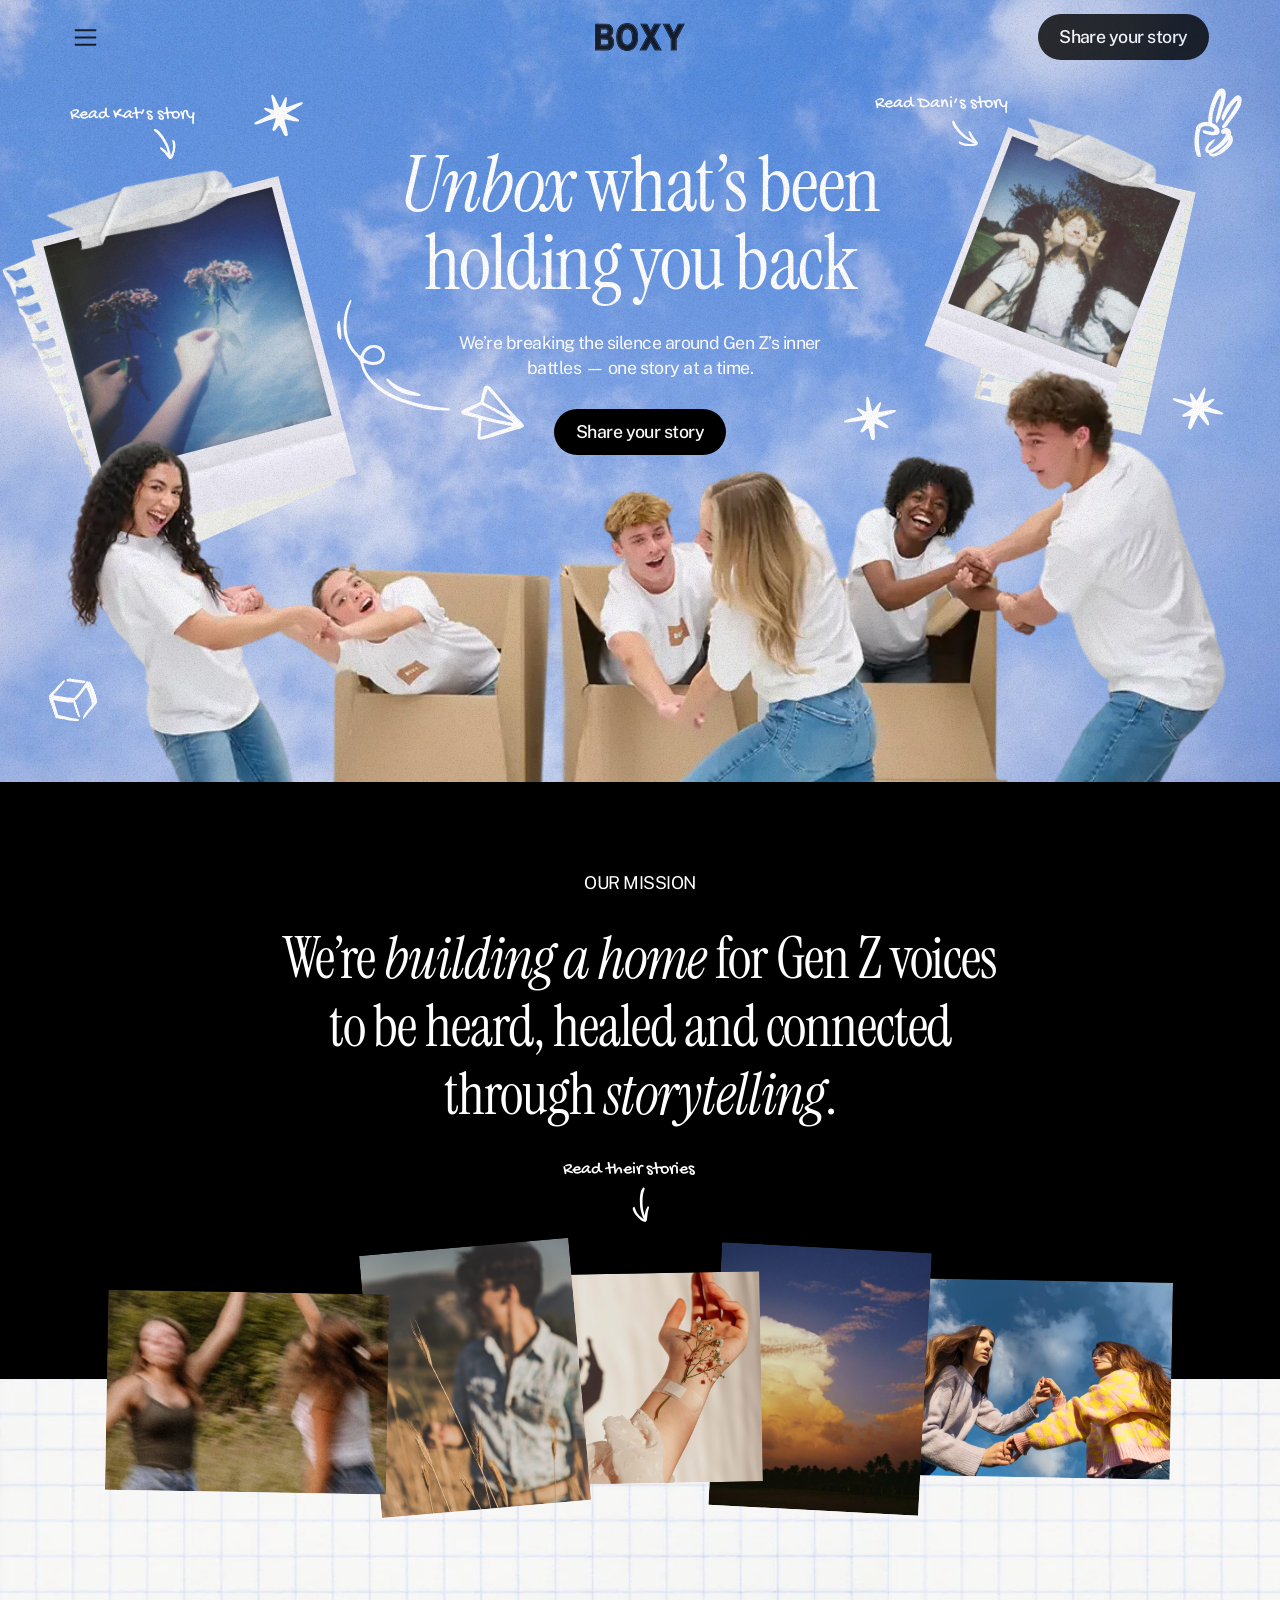
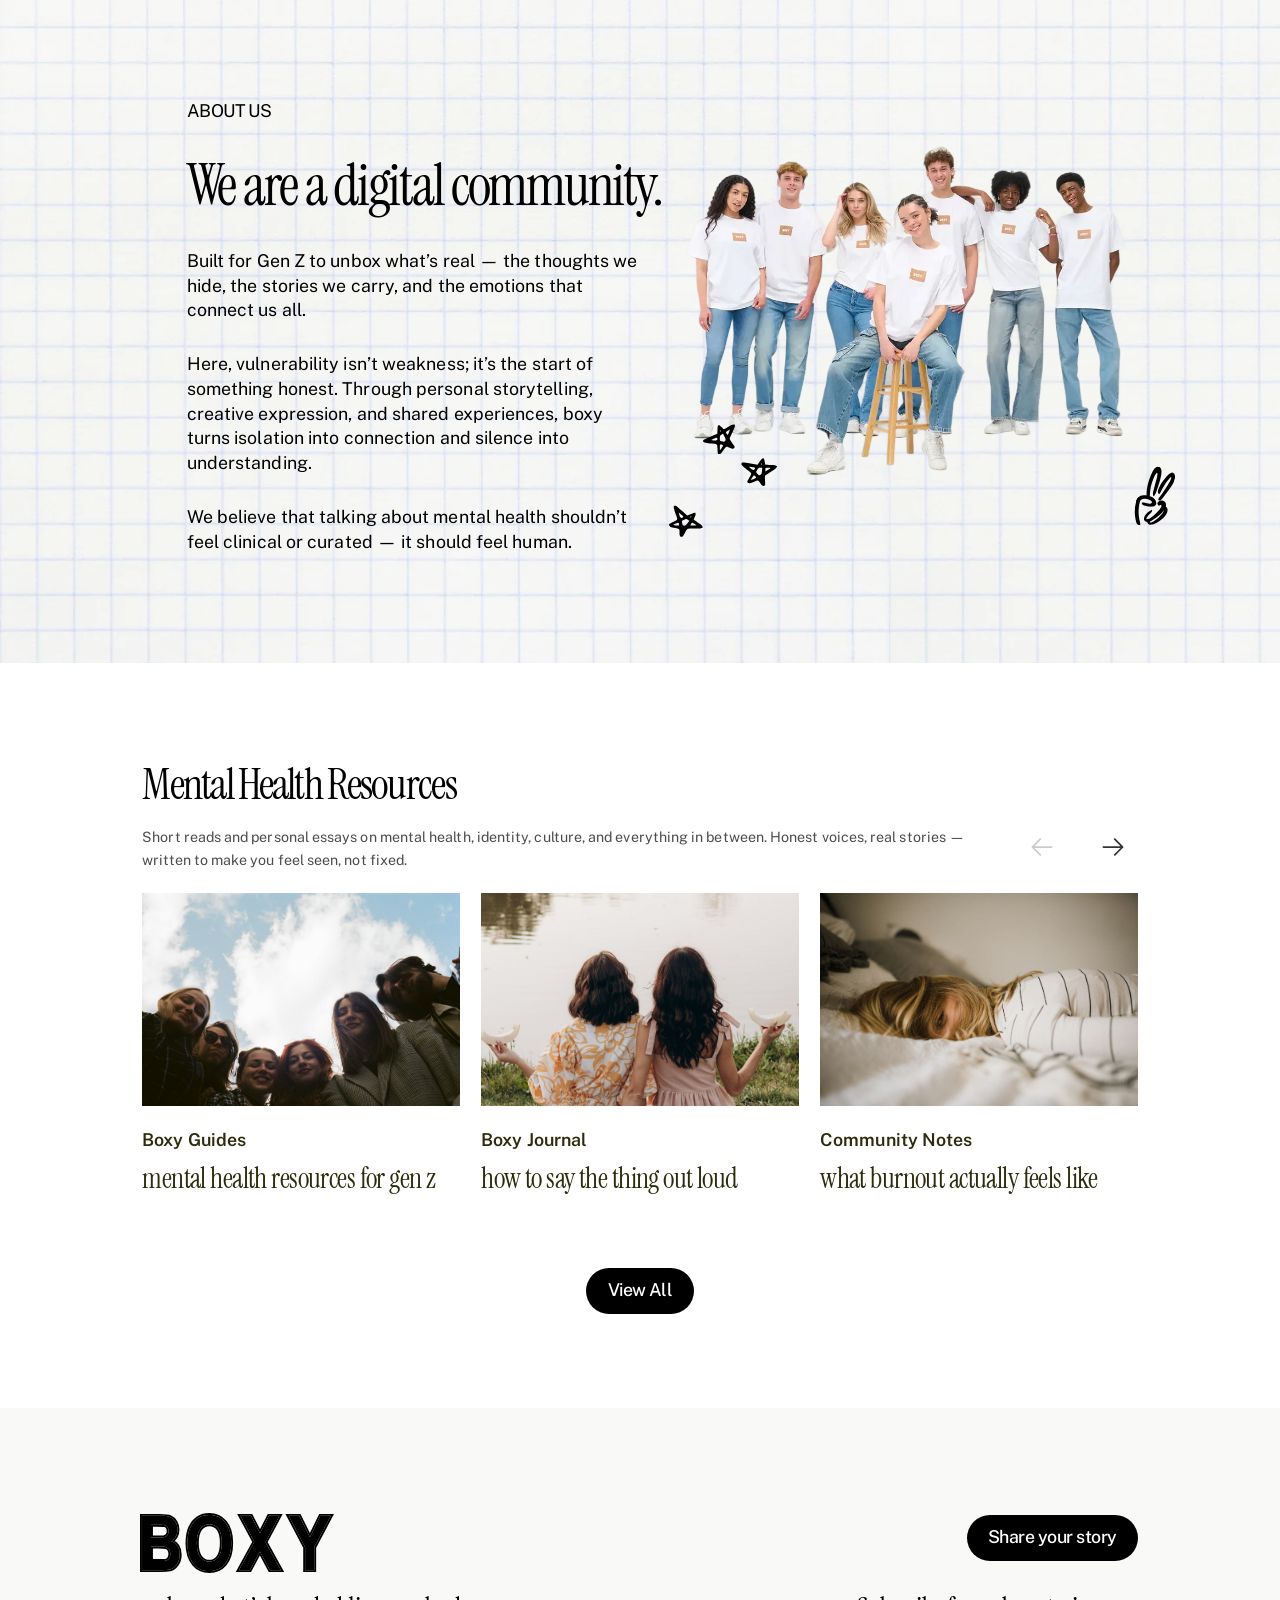
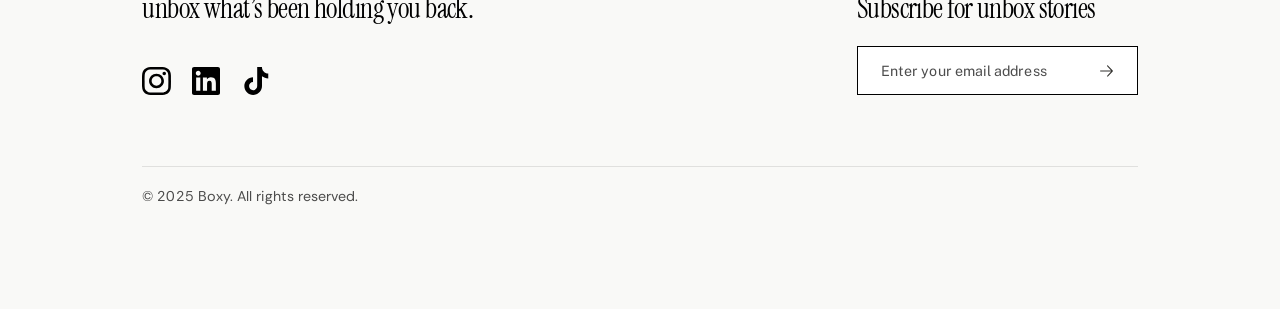
==== index.html @ 083a6b5c "Add BOXY interactive site: home, share-your-story typewriter, resource articles Static HTML/CSS/JS b" ====
<!doctype html>
<html lang="en">
<head>
<meta charset="utf-8">
<meta name="viewport" content="width=device-width, initial-scale=1">
<title>BOXY — Unbox what’s been holding you back</title>
<meta name="description" content="Boxy is a home for Gen Z voices to be heard, healed and connected through storytelling.">
<link rel="preconnect" href="https://fonts.googleapis.com">
<link rel="preconnect" href="https://fonts.gstatic.com" crossorigin>
<link href="https://fonts.googleapis.com/css2?family=Gochi+Hand&family=Instrument+Serif:ital@0;1&family=Public+Sans:wght@400;500;600&family=Rethink+Sans&display=swap" rel="stylesheet">
<link rel="stylesheet" href="css/style.css?v=2">
<script>document.documentElement.classList.add('js')</script>
</head>
<body>
<div class="page">

  <section class="hero-home">
    <header class="nav">
      <div><button class="nav-menu" type="button" aria-controls="menu"><img src="assets/icon-list.svg" alt=""></button></div>
      <a class="nav-logo" href="index.html" aria-label="Boxy — home"><img src="assets/home-logo.svg" alt=""></a>
      <div><a class="btn" href="share.html#write">Share your story</a></div>
    </header>

    <!-- scribbles + polaroids (coordinates straight from the Figma frame) -->
    <img class="abs par bob" style="left:379px;top:337px;transform:scaleY(-1);--d:22" src="assets/home-plane.svg" alt="">

    <div class="rb par" style="left:280px;top:99px;width:67.957px;height:60.981px;--d:30"><img class="wig" style="transform:rotate(-11.77deg) scaleY(-1)" src="assets/home-spark-1.svg" alt=""></div>
    <img class="note par" style="left:189.71px;top:426.53px;width:284.636px;height:415.239px;--r:-22.83deg;--d:-8;--i:0" src="assets/note-paper.webp" alt="">
    <a class="pol par" href="share.html#kat" aria-label="Read Kat’s story" style="--x:218.7px;--y:401.5px;--w:287.283px;--r:-14.62deg;--d:-16;--i:1">
      <span class="pol-base"><img src="assets/polaroid-base.jpg" alt=""></span>
      <span class="pol-photo"><img src="assets/photo-flowers.jpg" alt="A hand holding flowers up to a blue sky"></span>
      <img class="pol-tape" src="assets/tape.webp" alt="">
    </a>
    <p class="tag hand par" style="left:149px;top:116px;--d:-22">Read Kat’s story</p>
    <div class="rb par" style="left:165.69px;top:144px;width:36.007px;height:35.828px;--d:-22"><img class="bob" style="transform:rotate(104.05deg)" src="assets/arrow-scribble.svg" alt=""></div>
    <button class="abs par cube" type="button" aria-label="Spin the box" style="left:50px;top:755.79px;width:64.142px;height:62.464px;--d:36">
      <span class="rb" style="left:6px;top:20.56px;width:28.061px;height:22.311px"><img style="transform:rotate(-19.14deg)" src="assets/cube-1.svg" alt=""></span>
      <span class="rb" style="left:45.12px;top:12.92px;width:13.088px;height:25.951px"><img style="transform:rotate(-19.14deg)" src="assets/cube-2.svg" alt=""></span>
      <span class="rb" style="left:4.19px;top:20.74px;width:34.995px;height:41.722px"><img style="transform:rotate(-19.14deg)" src="assets/cube-3.svg" alt=""></span>
      <span class="rb" style="left:31.17px;top:31.1px;width:10.668px;height:21.626px"><img style="transform:rotate(-19.14deg)" src="assets/cube-4.svg" alt=""></span>
      <span class="rb" style="left:30.98px;top:9.89px;width:33.138px;height:42.953px"><img style="transform:rotate(-19.14deg)" src="assets/cube-5.svg" alt=""></span>
      <span class="rb" style="left:23.66px;top:2.01px;width:22.335px;height:16.652px"><img style="transform:rotate(-19.14deg)" src="assets/cube-6.svg" alt=""></span>
      <span class="rb" style="left:.78px;top:1.08px;width:53.432px;height:40.489px"><img style="transform:rotate(-19.14deg)" src="assets/cube-7.svg" alt=""></span>
    </button>

    <img class="abs par wig" style="left:950px;top:445px;transform:scaleY(-1);--d:26;--i:2" src="assets/home-spark-1.svg" alt="">
    <img class="note par" style="left:1219.52px;top:332.47px;width:216.315px;height:315.592px;--r:12.76deg;--d:8;--i:2" src="assets/note-paper.webp" alt="">
    <a class="pol par" href="share.html#dani" aria-label="Read Dani’s story" style="--x:1189.64px;--y:305.2px;--w:218.328px;--r:20.97deg;--d:16;--i:3">
      <span class="pol-base"><img src="assets/polaroid-base.jpg" alt=""></span>
      <span class="pol-photo"><img src="assets/photo-friends.jpg" alt="Two friends kissing a third on the cheeks"></span>
      <img class="pol-tape" src="assets/tape.webp" alt="">
    </a>
    <p class="tag hand par" style="left:1059px;top:104px;--d:22">Read Dani’s story</p>
    <img class="abs par bob" style="left:1071.26px;top:135.05px;transform:scaleY(-1);--d:22;--i:1" src="assets/arrow-scribble.svg" alt="">
    <div class="rb par" style="left:1339px;top:95px;width:59.618px;height:88.386px;--d:34"><img class="wig" style="transform:rotate(10.9deg);--i:3" src="assets/peace.svg" alt=""></div>
    <div class="rb par" style="left:1309px;top:423px;width:75.698px;height:72.075px;--d:40"><img class="wig" style="transform:rotate(28.46deg) scaleY(-1);--i:1" src="assets/home-spark-1.svg" alt=""></div>

    <div class="hero-copy">
      <h1><em>Unbox </em>what’s been<br>holding you back</h1>
      <p>We’re breaking the silence around Gen Z’s inner battles — one story at a time.</p>
      <a class="btn" href="share.html#write">Share your story</a>
    </div>

    <div class="people par" style="--d:-6"><img src="assets/people.webp" alt="Six friends in white tees climbing out of cardboard boxes, pulling each other up"></div>
    <div class="grain"></div>
  </section>

  <nav class="menu" id="menu" aria-label="Main">
    <a href="index.html">Home</a>
    <a href="share.html#write">Share your story</a>
    <a href="share.html">Read stories</a>
    <a href="#about">About us</a>
    <a href="#resources">Resources</a>
    <small>unbox what’s been holding you back.</small>
  </nav>

  <main>
    <section class="mission" id="mission">
      <p class="eyebrow rv">OUR MISSION</p>
      <h2 data-words><span>We’re <em>building a home</em> for Gen Z voices<br>to be heard, healed and connected<br>through <em>storytelling</em>.</span></h2>
      <p class="tag hand">Read their stories</p>
      <div class="rb tag-arrow"><img style="transform:rotate(44.05deg) scaleY(-1)" src="assets/arrow-scribble.svg" alt=""></div>
    </section>

    <section class="about" id="about">
      <div class="strip">
        <a href="share.html" style="--x:1161.91px;--y:.28px;--w:312px;--h:222px;--r:1deg"><img src="assets/strip-5.jpg" alt="Two friends holding hands under a blue sky"><span class="strip-over"><b>Maya &amp; Jo’s story</b>“We stopped pretending we were fine — and started holding on to each other.”<span>Read More</span></span></a>
        <a href="share.html" style="--x:922.96px;--y:.54px;--w:236px;--h:296px;--r:3deg"><img src="assets/strip-4.jpg" alt="Storm clouds lit orange at sunset"><span class="strip-over"><b>Leo’s story</b>“Some days are heavy weather. I’m learning they pass.”<span>Read More</span></span></a>
        <a href="share.html#kat" style="--x:737.91px;--y:-.51px;--w:236px;--h:236px;--r:-1deg"><img src="assets/strip-3.jpg" alt="A hand with a plaster holding dried flowers"><span class="strip-over"><b>Kat’s story</b>“Healing looked small at first. Then it didn’t.”<span>Read More</span></span></a>
        <a href="share.html" style="--x:534.32px;--y:-.28px;--w:236px;--h:296px;--r:-5deg"><img src="assets/strip-2.jpg" alt="A young man standing in a wheat field"><span class="strip-over"><b>Brandon’s story</b>“I didn’t have the words until I read someone else’s.”<span>Read More</span></span></a>
        <a href="share.html#dani" style="--x:277.91px;--y:14.67px;--w:315.827px;--h:224.723px;--r:1deg"><img src="assets/strip-1.jpg" alt="Two friends dancing in a field"><span class="strip-over"><b>Dani’s story</b>“Turns out joy comes back. It just takes the long way.”<span>Read More</span></span></a>
      </div>

      <div class="about-copy">
        <p class="eyebrow rv">ABOUT US</p>
        <h2 class="rv">We are a digital community.</h2>
        <p class="rv">Built for Gen Z to unbox what’s real — the thoughts we hide, the stories we carry, and the emotions that connect us all.</p>
        <p class="rv">Here, vulnerability isn’t weakness; it’s the start of something honest. Through personal storytelling, creative expression, and shared experiences, boxy turns isolation into connection and silence into understanding.</p>
        <p class="rv">We believe that talking about mental health shouldn’t feel clinical or curated — it should feel human.</p>
      </div>
      <div class="about-art rv">
        <div class="about-photo"><img src="assets/group.webp" alt="The Boxy community: seven friends in matching white tees"></div>
        <div class="rb" style="left:502.59px;top:410.17px;width:50.735px;height:75.218px"><img class="wig" style="transform:rotate(10.9deg) scale(.851);filter:invert(1)" src="assets/peace.svg" alt=""></div>
        <div class="rb" style="left:20.65px;top:366px;width:36px;height:34px"><img class="wig" style="transform:scaleY(-1);--i:1" src="assets/about-star-1.svg" alt=""></div>
        <div class="rb" style="left:56.2px;top:393.6px;width:48.2px;height:47.7px"><img class="wig" style="transform:rotate(-147.31deg) scaleX(-1);--i:2" src="assets/about-star-2.svg" alt=""></div>
        <div class="rb" style="left:-25px;top:449.6px;width:45.6px;height:46.4px"><img class="wig" style="transform:rotate(-114.62deg) scaleX(-1);--i:3" src="assets/about-star-3.svg" alt=""></div>
      </div>
    </section>

    <section class="resources" id="resources">
      <div class="res-inner">
        <div class="res-head">
          <div>
            <h2 class="rv">Mental Health Resources</h2>
            <p class="rv">Short reads and personal essays on mental health, identity, culture, and everything in between. Honest voices, real stories — written to make you feel seen, not fixed.</p>
          </div>
          <div class="res-arrows">
            <button class="prev" type="button" aria-label="Previous resources"><img src="assets/arrow-left.svg" alt=""></button>
            <button class="next" type="button" aria-label="More resources"><img src="assets/arrow-right.svg" alt=""></button>
          </div>
        </div>
        <div class="res-track"></div><!-- cards come from js/articles.js -->
      </div>
      <button class="btn" id="viewAll" type="button">View All</button>
    </section>
  </main>

  <footer class="footer">
    <div class="footer-top">
      <div class="footer-brand">
        <div class="footer-id">
          <div class="footer-logo"><img src="assets/logo-footer.svg" alt="Boxy"></div>
          <p class="serif-32">unbox what’s been holding you back.</p>
        </div>
        <div class="socials">
          <a href="#" aria-label="Instagram"><img src="assets/social-ig.svg" alt=""></a>
          <a href="#" aria-label="LinkedIn"><img src="assets/social-in.svg" alt=""></a>
          <a href="#" aria-label="TikTok"><img src="assets/social-tt.svg" alt=""></a>
        </div>
      </div>
      <div class="footer-side">
        <a class="btn" href="share.html#write">Share your story</a>
        <form class="subscribe" novalidate>
          <label class="serif-32" for="sub">Subscribe for unbox stories</label>
          <div class="subscribe-field">
            <input id="sub" type="email" placeholder="Enter your email address" autocomplete="email" required>
            <button type="submit" aria-label="Subscribe"><img src="assets/arrow-right-sm.svg" alt=""></button>
            <span class="subscribe-ok" role="status">You’re in — talk soon.</span>
          </div>
        </form>
      </div>
    </div>
    <div class="footer-bottom"><hr><p>© 2025 Boxy. All rights reserved.</p></div>
  </footer>
</div>
<script src="js/articles.js?v=2"></script>
<script src="js/main.js?v=2"></script>
</body>
</html>
---- css/style.css ----
/* BOXY — built on a fixed 1440px design canvas; main.js scales .page with `zoom` to fit the viewport. */
:root { --s: 1; --ink: #2c2c2c; --paper: #f9f9f7; --spring: cubic-bezier(.34, 1.56, .64, 1); --smooth: cubic-bezier(.65, 0, .35, 1); }
*, *::before, *::after { box-sizing: border-box; }
* { margin: 0; }
html { background: var(--paper); overflow-x: hidden; overflow-y: scroll; scroll-behavior: smooth; }
html.menu-open { overflow-y: hidden; }
body { font-family: 'Public Sans', system-ui, sans-serif; color: #000; -webkit-font-smoothing: antialiased; }
img { display: block; max-width: none; }
[hidden] { display: none !important; }
button { font: inherit; color: inherit; background: none; border: 0; padding: 0; cursor: pointer; }
a { color: inherit; text-decoration: none; }
em { font-style: italic; }
:focus-visible { outline: 2px solid #e8797a; outline-offset: 3px; }

.page { width: 1440px; margin: 0 auto; zoom: var(--s); overflow: clip; animation: page-in .6s ease-out both; }
@keyframes page-in { from { opacity: 0; } }

.serif { font-family: 'Instrument Serif', serif; font-weight: 400; }
.hand { font-family: 'Gochi Hand', cursive; line-height: 1.4; }

/* box that centres one rotated child — mirrors how Figma exports rotated layers */
.rb { position: absolute; display: flex; align-items: center; justify-content: center; pointer-events: none; }
.rb > * { flex: none; }

/* ───── buttons ───── */
.btn, .pill {
  position: relative; display: inline-flex; align-items: center; justify-content: center;
  padding: 12px 24px; border-radius: 999px; background: #000; color: #fff;
  font-weight: 500; font-size: 20px; line-height: 1.4; letter-spacing: -.6px; white-space: nowrap;
  transition: transform .35s var(--spring), background .3s, color .3s, border-color .4s, box-shadow .4s, opacity .3s;
}
.btn:hover, .pill:hover { transform: translateY(-2px) scale(1.04); }
.btn:active, .pill:active { transform: scale(.95); transition-duration: .08s; }
.pill { padding: 14.007px 28.014px; font-size: 23.345px; letter-spacing: -.7004px; }
.pill:disabled { opacity: .5; cursor: not-allowed; transform: none; }
/* label rolls up on hover; main.js wraps the text */
.roll { display: block; position: relative; overflow: hidden; }
.roll i { display: block; font-style: normal; transition: transform .4s var(--smooth); }
.roll::after { content: attr(data-t); position: absolute; left: 0; top: 100%; transition: transform .4s var(--smooth); }
:is(.btn, .pill):not(:disabled):hover .roll i, :is(.btn, .pill):not(:disabled):hover .roll::after { transform: translateY(-100%); }

/* ───── nav ───── */
.nav { position: relative; z-index: 60; display: flex; align-items: center; justify-content: space-between; height: 84px; padding: 16px 80px; background: var(--paper); transition: background .3s; }
.nav > :first-child, .nav > :last-child { flex: 1; display: flex; }
.nav > :last-child { justify-content: flex-end; }
.nav-menu { width: 32px; height: 32px; }
.nav-menu img { transition: transform .5s var(--spring), filter .3s; }
.nav-menu:hover img { transform: scaleX(1.2); }
.nav-logo { position: relative; flex: none; width: 98.23px; height: 29.609px; }
.nav-logo img { position: absolute; left: -1px; top: -1px; transition: filter .3s, transform .5s var(--spring); }
.nav-logo:hover img { transform: rotate(-3deg) scale(1.06); }
.menu-open .nav { background: transparent; }
.menu-open .nav-menu img { transform: rotate(90deg); filter: invert(1); }
.menu-open .nav-logo img { filter: invert(1); }
.menu-open .nav .btn { background: #fff; color: #000; }

.menu {
  position: fixed; inset: 0; z-index: 50; background: #000; color: #fff;
  display: flex; flex-direction: column; justify-content: center; gap: 4px; padding: 84px 160px 0;
  clip-path: circle(0 at 96px 42px); visibility: hidden;
  transition: clip-path .7s cubic-bezier(.76, 0, .24, 1), visibility 0s .7s;
}
.menu-open .menu { clip-path: circle(150% at 96px 42px); visibility: visible; transition-delay: 0s; }
.menu a { font-family: 'Instrument Serif', serif; font-size: 88px; line-height: 1.1; letter-spacing: -1.76px; width: max-content; opacity: 0; transform: translateY(40px); transition: opacity .5s, transform .6s var(--smooth), font-style 0s; }
.menu-open .menu a { opacity: 1; transform: none; transition-delay: calc(.15s + var(--i) * .06s), calc(.15s + var(--i) * .06s), 0s; }
.menu a:hover { font-style: italic; }
.menu a::before { content: "→ "; display: inline-block; width: 0; overflow: hidden; vertical-align: bottom; transition: width .4s var(--smooth); }
.menu a:hover::before { width: 1.1em; }
.menu small { margin-top: 40px; font-family: 'Gochi Hand', cursive; font-size: 20px; opacity: .7; }

/* ───── scroll reveal ───── */
.js .rv { opacity: 0; transform: translateY(28px); transition: opacity .8s ease-out, transform .9s cubic-bezier(.2, .7, .2, 1); transition-delay: calc(var(--i, 0) * 90ms); }
.js .rv.in { opacity: 1; transform: none; }
.js [data-words] .w { display: inline-block; opacity: 0; transform: translateY(.5em) rotate(4deg); transition: opacity .6s, transform .7s var(--spring); transition-delay: calc(var(--i) * 45ms); }
.js [data-words].in .w { opacity: 1; transform: none; }

/* hand-drawn scribbles jitter like frame-by-frame animation */
.wig { animation: wig 1s steps(2, jump-none) infinite; animation-delay: calc(var(--i, 0) * -.23s); }
@keyframes wig { from { rotate: -5deg; scale: .96; } to { rotate: 5deg; scale: 1.04; } }
.bob { animation: bob 3.2s ease-in-out infinite alternate; animation-delay: calc(var(--i, 0) * -.7s); }
@keyframes bob { from { translate: 0 -5px; } to { translate: 0 6px; } }

/* ───── polaroid (base + photo + tape), positioned by its centre ───── */
.pol {
  position: absolute; left: var(--x); top: var(--y); width: var(--w); aspect-ratio: 229.006 / 275.912;
  transform: translate(-50%, -50%) rotate(var(--r, 0deg));
  transition: transform .5s var(--spring), filter .4s; filter: drop-shadow(0 0 0 rgba(0, 0, 0, 0));
}
.pol-base { position: absolute; inset: 0; overflow: hidden; }
.pol-base img { position: absolute; left: -34.23%; top: 0; width: 161.41%; height: 173.38%; }
.pol-photo { position: absolute; left: var(--px, 3.764%); top: var(--py, 3%); width: 92.47%; aspect-ratio: 1; overflow: hidden; background: #2c2c2c; }
.pol-photo img { position: absolute; inset: 0; width: 100%; height: 100%; object-fit: cover; transition: transform .8s cubic-bezier(.2, .7, .2, 1); }
.pol-photo::after { content: ""; position: absolute; inset: 0; box-shadow: inset 0 2px 14px rgba(0, 0, 0, .25); pointer-events: none; }
.pol-tape { position: absolute; left: var(--tx, 44.9%); top: -.95%; width: 20.085%; aspect-ratio: 45.996 / 167.949; transform: translate(-50%, -50%) rotate(-90deg); transition: transform .5s var(--spring); pointer-events: none; }
a.pol, .pol.lift { cursor: pointer; }
:is(a.pol, .pol.lift):hover { transform: translate(-50%, -50%) rotate(calc(var(--r, 0deg) * .35)) scale(1.07); filter: drop-shadow(0 22px 22px rgba(0, 0, 0, .35)); z-index: 5; }
:is(a.pol, .pol.lift):hover .pol-photo img { transform: scale(1.08); }
:is(a.pol, .pol.lift):hover .pol-tape { transform: translate(-50%, -50%) rotate(-93deg) scale(1.04); }

/* ───── footer ───── */
.footer { background: var(--paper); padding: 120px 160px; display: flex; flex-direction: column; gap: 80px; }
.footer-top { display: flex; justify-content: space-between; align-items: flex-start; }
.footer-brand { display: flex; flex-direction: column; gap: 48px; }
.footer-id { display: flex; flex-direction: column; gap: 24px; }
.footer-logo { position: relative; width: 212.323px; height: 64px; }
.footer-logo img { position: absolute; left: -2.17px; top: -2.16px; }
.serif-32 { font-family: 'Instrument Serif', serif; font-size: 32px; line-height: 1.1; letter-spacing: -.64px; white-space: nowrap; }
.socials { display: flex; gap: 24px; }
.socials a { transition: transform .4s var(--spring); }
.socials a:hover { transform: translateY(-5px) rotate(-8deg) scale(1.12); }
.footer-side { width: 555px; align-self: stretch; display: flex; flex-direction: column; align-items: flex-end; justify-content: space-between; }
.subscribe { width: 316px; display: flex; flex-direction: column; gap: 24px; }
.subscribe-field { position: relative; display: flex; align-items: center; gap: 10px; padding: 16px 24px; background: #fff; border: 1px solid #000; overflow: hidden; transition: box-shadow .3s, transform .3s; }
.subscribe-field:focus-within { box-shadow: 5px 5px 0 #000; transform: translate(-2px, -2px); }
.subscribe-field input { flex: 1; min-width: 0; border: 0; outline: 0; background: none; font: 400 16px/1 'Public Sans', sans-serif; letter-spacing: .08px; color: #000; }
.subscribe-field input::placeholder { color: rgba(0, 0, 0, .7); }
.subscribe-field button img { transition: transform .35s var(--spring); }
.subscribe-field:hover button img, .subscribe-field:focus-within button img { transform: translateX(5px); }
.subscribe-ok { position: absolute; inset: 0; display: flex; align-items: center; padding: 0 24px; background: #000; color: #fff; font-family: 'Gochi Hand', cursive; font-size: 20px; transform: translateY(101%); transition: transform .5s var(--smooth); }
.subscribe.done .subscribe-ok { transform: none; }
.subscribe.bad .subscribe-field { animation: shake .4s; border-color: #e8797a; }
@keyframes shake { 20%, 60% { translate: -6px 0; } 40%, 80% { translate: 6px 0; } }
.footer-bottom { display: flex; flex-direction: column; gap: 24px; }
.footer-bottom hr { border: 0; height: 1px; background: rgba(0, 0, 0, .1); }
.footer-bottom p { font-family: 'Rethink Sans', sans-serif; font-size: 16px; line-height: 1; letter-spacing: .08px; color: rgba(0, 0, 0, .7); }

.burst { position: absolute; z-index: 40; pointer-events: none; }

/* ═════ HOME ═════ */
.hero-home { position: relative; height: 880px; overflow: hidden; background: #6f9be0 url(../assets/sky2.jpg) center / cover; --mx: 0; --my: 0; }
.hero-home .nav { background: transparent; opacity: .8; }
.menu-open .hero-home .nav { opacity: 1; }
.par { translate: calc(var(--mx) * var(--d, 10) * 1px) calc(var(--my) * var(--d, 10) * 1px); transition: translate .6s cubic-bezier(.2, .7, .2, 1); }
.hero-home .abs { position: absolute; }
.hero-home .note { position: absolute; transform: translate(-50%, -50%) rotate(var(--r)); }
.hero-home .tag { position: absolute; transform: translateX(-50%); font-size: 20px; color: #fff; white-space: nowrap; }
.hero-copy { position: absolute; left: 420px; top: 84px; width: 600px; padding: 80px 0; display: flex; flex-direction: column; align-items: center; gap: 32px; color: #fff; text-align: center; z-index: 3; }
.hero-copy h1 { font-family: 'Instrument Serif', serif; font-weight: 400; font-size: 88px; line-height: 1; letter-spacing: -1.76px; }
.hero-copy p { width: 458px; font-size: 20px; line-height: 1.4; letter-spacing: -.6px; }
.people { position: absolute; left: -125.5px; top: 284px; width: 1691px; height: 983px; overflow: hidden; pointer-events: none; z-index: 2; }
.people img { position: absolute; left: -355.6px; top: -314.4px; width: 2412px; height: 1609.4px; animation: rise 1.4s cubic-bezier(.2, .8, .2, 1) both .2s; }
@keyframes rise { from { transform: translateY(160px); opacity: 0; } }
.cube { transition: transform .8s var(--spring); }
.cube:hover, .cube:focus-visible { transform: rotate(200deg) scale(1.25); }
.cube:active { transform: rotate(380deg) scale(.9); }
.grain { position: absolute; inset: 0; background: url(../assets/grain.png) 0 0 / 134px 134px; mix-blend-mode: multiply; opacity: .1; pointer-events: none; z-index: 4; }
.hero-home .pol, .hero-home .note { animation: drop 1s var(--spring) backwards; animation-delay: calc(.3s + var(--i, 0) * .12s); }
@keyframes drop { from { opacity: 0; translate: 0 -60px; rotate: 12deg; } }

.mission { position: relative; height: 671px; background: #000; color: #fff; padding: 100px 160px 200px; display: flex; flex-direction: column; align-items: center; gap: 32px; text-align: center; }
.eyebrow { font-size: 20px; line-height: 1.4; letter-spacing: -.6px; }
.mission h2 { height: 231px; display: flex; align-items: center; font-family: 'Instrument Serif', serif; font-weight: 400; font-size: 64px; line-height: 1.2; letter-spacing: -1.28px; white-space: nowrap; }
.mission .tag { position: absolute; left: 707.5px; top: 423px; transform: translateX(-50%); font-size: 20px; white-space: nowrap; }
.mission .tag-arrow { left: 703.6px; top: 454.6px; width: 41.878px; height: 41.872px; animation: bob 1.2s ease-in-out infinite alternate; }

.about { position: relative; height: 995px; padding: 360px 160px 150px; display: flex; gap: 50px; background: url(../assets/grid.webp) 0 0 / 1000px 1000px; }
.about-copy { flex: 1; min-width: 0; display: flex; flex-direction: column; align-items: flex-start; gap: 32px; }
.about-copy h2 { font-family: 'Instrument Serif', serif; font-weight: 400; font-size: 64px; line-height: 1.2; letter-spacing: -2.56px; white-space: nowrap; }
.about-copy p:not(.eyebrow) { font-size: 20px; line-height: 1.4; letter-spacing: .1px; }
.about-art { flex: 1; min-width: 0; position: relative; }
.about-photo { position: absolute; left: 50%; top: calc(50% + .5px); width: 517px; height: 394px; transform: translate(-50%, -50%); overflow: hidden; }
.about-photo img { position: absolute; left: -63.78%; top: -50.21%; width: 229.33%; height: 200.42%; }

/* photo strip straddling mission → about */
.strip a { position: absolute; left: var(--x); top: var(--y); width: var(--w); height: var(--h); transform: translate(-50%, -50%) rotate(var(--r)); overflow: hidden; background: #222; transition: transform .5s var(--spring), box-shadow .4s; }
.strip a > img { width: 100%; height: 100%; object-fit: cover; transition: transform .9s cubic-bezier(.2, .7, .2, 1), filter .4s; }
.strip a:hover, .strip a:focus-visible { transform: translate(-50%, calc(-50% - 18px)) rotate(0deg) scale(1.08); z-index: 5; box-shadow: 0 30px 50px rgba(0, 0, 0, .35); }
.strip a:hover > img, .strip a:focus-visible > img { transform: scale(1.08); filter: brightness(.6); }
.strip-over { position: absolute; inset: 0; display: flex; flex-direction: column; justify-content: flex-end; gap: 10px; padding: 14px; color: #fff; font-size: 12px; line-height: 1.4; opacity: 0; transform: translateY(14px); transition: opacity .35s, transform .45s var(--smooth); }
.strip-over b { font-family: 'Gochi Hand', cursive; font-weight: 400; font-size: 20px; }
.strip-over span { align-self: stretch; padding: 7px 0; border: 1.5px solid #fff; border-radius: 999px; text-align: center; font-weight: 500; font-size: 14px; letter-spacing: -.3px; }
.strip a:hover .strip-over, .strip a:focus-visible .strip-over { opacity: 1; transform: none; }
.js .strip a { opacity: 0; translate: 0 90px; rotate: calc(var(--r) * 4); transition: transform .5s var(--spring), box-shadow .4s, opacity .6s calc(var(--i) * 90ms), translate .9s var(--spring) calc(var(--i) * 90ms), rotate .9s var(--spring) calc(var(--i) * 90ms); }
.js .strip.in a { opacity: 1; translate: 0 0; rotate: 0deg; }

.resources { background: #fff; height: 838px; padding: 40px 160px; display: flex; flex-direction: column; align-items: center; justify-content: center; gap: 80px; }
.res-inner { width: 1120px; display: flex; flex-direction: column; gap: 24px; }
.res-head { display: flex; align-items: flex-end; gap: 24px; }
.res-head > div:first-child { flex: 1; display: flex; flex-direction: column; gap: 16px; }
.res-head h2 { font-family: 'Instrument Serif', serif; font-weight: 400; font-size: 48px; line-height: normal; letter-spacing: -1.92px; }
.res-head p { font-size: 16px; line-height: 1.6; letter-spacing: .08px; color: rgba(0, 0, 0, .7); }
.res-arrows { display: flex; gap: 24px; }
.res-arrows button { width: 56px; height: 56px; border-radius: 999px; display: grid; place-items: center; transition: background .3s, opacity .3s, transform .3s var(--spring); }
.res-arrows button img { transition: transform .35s var(--spring), filter .3s; }
.res-arrows button:hover:not(:disabled) { background: #000; }
.res-arrows button:hover:not(:disabled) img { filter: invert(1); }
.res-arrows .prev:hover:not(:disabled) img { transform: translateX(-4px); }
.res-arrows .next:hover:not(:disabled) img { transform: translateX(4px); }
.res-arrows button:active:not(:disabled) { transform: scale(.88); }
.res-arrows button:disabled { opacity: .25; cursor: default; }
.res-track { display: flex; gap: 24px; overflow-x: auto; scroll-snap-type: x mandatory; scrollbar-width: none; }
.res-track::-webkit-scrollbar { display: none; }
.res-track.all { flex-wrap: wrap; }
.resources:has(.res-track.all) { height: auto; padding-block: 120px; }

/* cards (resources + featured stories) */
.card { flex: 0 0 357.333px; display: flex; flex-direction: column; gap: 24px; scroll-snap-align: start; cursor: pointer; }
.card-img { position: relative; height: 240px; background: #ddd; overflow: hidden; }
.card-img img { width: 100%; height: 100%; object-fit: cover; transition: transform 1s cubic-bezier(.2, .7, .2, 1); }
.card-img::after { content: "Read →"; position: absolute; right: 16px; bottom: 16px; padding: 6px 14px; border-radius: 999px; background: #000; color: #fff; font-size: 14px; font-weight: 500; opacity: 0; transform: translateY(10px) scale(.9); transition: opacity .3s, transform .4s var(--spring); }
.card:hover .card-img img { transform: scale(1.07); }
.card:hover .card-img::after { opacity: 1; transform: none; }
.card-txt { display: flex; flex-direction: column; gap: 8px; color: #2c2c0c; }
.card-src { font-weight: 600; font-size: 20px; line-height: 1.4; letter-spacing: .1px; }
.card-title { font-family: 'Instrument Serif', serif; font-size: 32px; line-height: normal; letter-spacing: -.64px; text-transform: lowercase; width: fit-content; background: linear-gradient(currentColor, currentColor) 0 100% / 0 1.5px no-repeat; transition: background-size .5s var(--smooth); }
.card:hover .card-title { background-size: 100% 1.5px; }
.card-txt p:last-child:not(.card-title) { font-size: 16px; line-height: 1.6; letter-spacing: .08px; color: rgba(44, 44, 44, .7); }

/* ═════ SHARE YOUR STORY ═════ */
.hero-share { position: relative; height: 1324px; overflow: clip; background: #dde5ff; }
.wood { position: absolute; left: calc(50% + 510px); top: calc(50% + 87.34px); width: 2460px; height: 1642.002px; transform: translate(-50%, -50%) scaleX(-1); background: linear-gradient(to bottom, rgba(0, 0, 0, .5) 14.436%, rgba(0, 0, 0, 0) 94.298%), url(../assets/wood.jpg) center / cover; }
.hero-head { position: relative; z-index: 3; width: 562px; margin: 0 auto; padding-top: 120px; display: flex; flex-direction: column; align-items: center; gap: 24px; color: #fff; text-align: center; }
.hero-head h1 { font-family: 'Instrument Serif', serif; font-weight: 400; font-size: 88px; line-height: 1; letter-spacing: -1.76px; white-space: nowrap; }
.hero-head p { font-size: 20px; line-height: 1.4; letter-spacing: .1px; }
.deco { position: absolute; z-index: 3; }
.deco-stars { left: 945.23px; top: 53.25px; transform: rotate(-56.43deg); }
.deco-peace { left: 294px; top: 70.23px; transform: rotate(-17.17deg); transform-origin: 50% 90%; transition: transform .5s var(--spring); }
.deco-peace:hover { animation: wave .7s ease-in-out; }
@keyframes wave { 25% { transform: rotate(-36deg); } 50% { transform: rotate(-4deg); } 75% { transform: rotate(-28deg); } }

/* the CTA: glowing "Share your story" ⇄ outlined "Read other stories" */
.cta { padding: 10px 22px; border: 2px solid #e8797a; background: #222; box-shadow: -15px 1px 30px #93d5d2, 10px 20px 80px #f0a492, 0 3px 45.5px #fccd50, inset 0 0 20px rgba(255, 255, 255, .5); animation: glow 3.5s ease-in-out infinite; }
@keyframes glow { 50% { box-shadow: 15px -4px 34px #93d5d2, -12px 22px 80px #f0a492, 0 -6px 50px #fccd50, inset 0 0 26px rgba(255, 255, 255, .65); } }
.cta:hover { animation-duration: 1.2s; }
[data-mode="write"] .cta { border-color: #fff; background: rgba(34, 34, 34, 0); box-shadow: none; animation: none; }
[data-mode="write"] .cta:hover { background: #fff; color: #000; }

/* book */
.book { position: absolute; left: 201px; top: 384px; width: 1038px; height: 746.063px; z-index: 2; perspective: 2400px; transform-origin: 0 0; transition: transform 1.1s cubic-bezier(.7, 0, .2, 1); }
[data-mode="write"] .book { transform: translate(1359.4px, 0) rotate(5deg) scale(1.1672); }
.book-img { position: absolute; inset: 0; overflow: hidden; box-shadow: 10px 10px 50px rgba(0, 0, 0, .5); }
.book-img img { position: absolute; left: -22.13%; top: -13.4%; width: 145.04%; height: 134.56%; }
.book-title { position: absolute; left: 614.5px; top: 54.39px; transform: translateX(-50%); font-family: 'Gochi Hand', cursive; font-weight: 400; font-size: 32px; line-height: 1.4; color: var(--ink); white-space: nowrap; }
.book-body { position: absolute; left: 535px; top: 107.39px; width: 423px; max-height: 590px; overflow: hidden; font-family: 'Gochi Hand', cursive; font-size: 16px; line-height: 1.4; color: var(--ink); white-space: pre-wrap; overflow-wrap: break-word; }
.book-body p + p { margin-top: 1.4em; }
.book-title, .book-body { transition: opacity .25s; }
.book.turning :is(.book-title, .book-body) { opacity: 0; }
.book-flip { position: absolute; left: 515px; top: 16px; width: 470px; height: 704px; transform-origin: 0 50%; background: linear-gradient(90deg, #cfccc2, #f1efe8 10%, #f6f4ee 80%, #e9e6dd); box-shadow: 0 10px 30px rgba(0, 0, 0, .25); opacity: 0; pointer-events: none; z-index: 6; }
.book-nav { position: absolute; top: 50%; width: 56px; height: 56px; margin-top: -28px; border-radius: 999px; background: #fff; display: grid; place-items: center; box-shadow: 0 8px 24px rgba(0, 0, 0, .35); opacity: 0; z-index: 7; transition: opacity .3s, transform .4s var(--spring); }
.book-nav.prev { left: -28px; transform: translateX(14px) scale(.8); }
.book-nav.next { right: -28px; transform: translateX(-14px) scale(.8); }
.book:hover .book-nav, .book-nav:focus-visible { opacity: 1; transform: none; }
.book-nav:hover img { animation: nudge .6s var(--spring); }
.book-nav.prev:hover img { --n: -5px; }
@keyframes nudge { 50% { translate: var(--n, 5px) 0; } }
.book-count { position: absolute; left: 50%; bottom: -38px; transform: translateX(-50%); font-family: 'Gochi Hand', cursive; font-size: 18px; color: rgba(255, 255, 255, .8); white-space: nowrap; }

/* typewriter — one 1438×1654 stage; peeks from the bottom while reading */
.tw { position: absolute; left: -64.39px; top: 316.3px; width: 1438.056px; height: 1654.411px; z-index: 2; transform-origin: 0 0; transition: transform 1.15s cubic-bezier(.7, 0, .2, 1); }
[data-mode="read"] .tw { transform: translate(127.76px, 824.7px) scale(.8353); }
[data-mode="read"]:has(.cta:hover, .tw:hover, .cta:focus-visible) .tw { transform: translate(112.39px, 788.7px) scale(.8567); transition: transform .6s var(--spring); }
.tw-in { position: absolute; inset: 0; }
.tw-img { position: absolute; inset: 0; overflow: hidden; pointer-events: none; }
.tw-img img { position: absolute; left: -29.84%; top: 0; width: 167.46%; height: 100%; }
.tw-label { position: absolute; left: 820.3px; top: 136.57px; transform: translateX(-50%); font-family: 'Gochi Hand', cursive; font-size: 38.849px; line-height: 1.4; color: var(--ink); white-space: nowrap; transition: opacity .4s; }
[data-mode="write"] .tw-label { opacity: 0; }
.tw-open { position: absolute; left: 180px; top: 60px; width: 1240px; height: 340px; cursor: pointer; }
[data-mode="write"] .tw-open { display: none; }

/* the sheet of paper = the form */
.sheet { position: absolute; left: 393.36px; top: 136.57px; width: 799.569px; height: 378.19px; clip-path: inset(-44px -50px -36px -50px); opacity: 0; visibility: hidden; transition: opacity .5s, visibility 0s .5s; }
[data-mode="write"] .sheet { opacity: 1; visibility: visible; transition: opacity .6s .7s, visibility 0s; }
.step { position: absolute; inset: 0; opacity: 0; transform: translateY(150px); pointer-events: none; transition: transform .8s cubic-bezier(.6, 0, .2, 1), opacity .35s; }
.step.is-active { opacity: 1; transform: none; pointer-events: auto; transition: transform .8s cubic-bezier(.6, 0, .2, 1) .25s, opacity .5s .35s; }
.step.is-past { transform: translateY(-190px); }
.step-1 { display: flex; flex-direction: column; align-items: flex-end; gap: 14.007px; }
.step-row { display: flex; gap: 12.84px; width: 100%; }
.field { position: relative; flex: 1; width: 100%; height: 60.697px; padding: 0 28.014px; display: flex; align-items: center; gap: 12px; cursor: text; }
.field::before { content: ""; position: absolute; inset: 0; background: #222; filter: blur(1.4px); transition: background .4s, transform .35s var(--spring); }
.field:hover::before { transform: scale(1.008, 1.05); }
.field:focus-within::before, .field.filled::before { background: #c8c8c8; }
.field:has(:invalid:not(:placeholder-shown):not(:focus))::before { background: #e9a9a4; }
.field :is(input, textarea) { position: relative; flex: 1; min-width: 0; border: 0; outline: 0; background: none; resize: none; font: 400 18.676px/1 'Courier New', Courier, monospace; letter-spacing: .0934px; color: #000; caret-color: #000; }
.field ::placeholder { font-family: 'Public Sans', sans-serif; color: rgba(255, 255, 255, .5); opacity: 1; transition: color .3s; }
.field:focus-within ::placeholder { color: rgba(0, 0, 0, .35); }
.field .edit { position: relative; flex: none; opacity: 0; transform: scale(.5) rotate(-30deg); transition: opacity .3s, transform .45s var(--spring); pointer-events: none; }
.field.filled:not(:focus-within) .edit { opacity: 1; transform: none; }
.field.filled:hover .edit { transform: rotate(-12deg) scale(1.15); }
.field-area { flex: none; height: 154.077px; padding: 28.014px; align-items: flex-start; }
.field-area textarea { height: 100%; line-height: 1.2; scrollbar-width: none; -webkit-mask: linear-gradient(#000 70%, transparent); mask: linear-gradient(#000 70%, transparent); }
.field-area textarea:focus { -webkit-mask: none; mask: none; }
.step-foot { display: flex; align-items: center; gap: 18.676px; }
.step-count { font-weight: 500; font-size: 16.342px; line-height: 1.4; letter-spacing: -.4902px; color: #222; opacity: .4; white-space: nowrap; }
.step-2 .step-foot-wide { position: absolute; left: .03px; top: 317.13px; width: 800px; display: flex; align-items: center; justify-content: space-between; }
.legal { width: 435px; font-size: 16px; line-height: 1.4; letter-spacing: .08px; color: rgba(44, 44, 44, .7); }
.step-3 { display: flex; flex-direction: column; align-items: center; justify-content: center; gap: 18.676px; }
.step-3 p { font-size: 20px; line-height: 1.4; letter-spacing: .1px; color: rgba(44, 44, 44, .7); }

/* upload polaroid */
.upload { cursor: pointer; filter: drop-shadow(0 3px 7px rgba(0, 0, 0, .2)); }
.upload input { position: absolute; inset: -12% 0 0; width: 100%; height: 112%; opacity: 0; cursor: pointer; z-index: 3; }
.upload-hint { position: absolute; left: 0; right: 0; top: 35.7%; display: flex; flex-direction: column; align-items: center; gap: 4.618px; font-family: 'Rethink Sans', sans-serif; font-size: 16px; line-height: 1.4; letter-spacing: .08px; color: rgba(255, 255, 255, .7); transition: opacity .3s; }
.upload-hint img { position: static; width: auto; height: auto; transition: transform .5s var(--spring); }
.upload:hover { transform: translate(-50%, -50%) rotate(-3deg) scale(1.05); filter: drop-shadow(0 16px 18px rgba(0, 0, 0, .25)); }
.upload:hover .upload-hint img, .upload:focus-within .upload-hint img { transform: rotate(90deg) scale(1.12); }
.upload:focus-within { outline: 2px solid #e8797a; outline-offset: 6px; }
.upload.over { transform: translate(-50%, -50%) rotate(4deg) scale(1.1); }
.upload.has-photo .upload-hint { opacity: 0; }
.upload.has-photo:hover .upload-hint { opacity: 1; text-shadow: 0 1px 6px #000; }
.upload .pol-photo > img.dev { animation: develop 2.4s ease-out both; }
@keyframes develop { 0% { filter: brightness(.1) contrast(.5) saturate(0) blur(8px); } 55% { filter: brightness(.75) contrast(.85) sepia(.6) blur(1.5px); } 100% { filter: none; } }
.upload.stuck { animation: stick .5s var(--spring); }
@keyframes stick { 0% { scale: 1.18; rotate: -7deg; } 100% { scale: 1; rotate: 0deg; } }

/* typebars — the bars in the basket swing up and strike on every keystroke */
.typebars { position: absolute; inset: 0; perspective: 1100px; perspective-origin: 766px 700px; pointer-events: none; }
.typebar { position: absolute; width: 5px; margin-left: -2.5px; transform-origin: 50% 0; border-radius: 2px; background: linear-gradient(90deg, #4c4b47, #d8d6cf 45%, #8a8882 70%, #3a3936); box-shadow: 0 0 1px rgba(0, 0, 0, .6); opacity: 0; }
.typebar::after { content: ""; position: absolute; left: -3.5px; bottom: -2px; width: 12px; height: 17px; border-radius: 2px; background: linear-gradient(90deg, #1d1c1b, #6b6964 50%, #262524); box-shadow: 0 0 2px rgba(0, 0, 0, .7); }
.tw-hit { position: absolute; left: 766px; top: 630px; width: 34px; height: 22px; margin: -11px 0 0 -17px; border-radius: 50%; background: radial-gradient(closest-side, rgba(20, 20, 20, .55), transparent); opacity: 0; pointer-events: none; }
.snd { position: absolute; left: 80px; bottom: 40px; z-index: 4; padding: 6px 16px; border: 1.5px solid rgba(255, 255, 255, .7); border-radius: 999px; font-family: 'Gochi Hand', cursive; font-size: 20px; color: #fff; opacity: 0; visibility: hidden; transition: opacity .4s, visibility 0s .4s, background .3s, color .3s, transform .3s var(--spring); }
[data-mode="write"] .snd { opacity: 1; visibility: visible; transition-delay: 1s, 0s, 0s, 0s, 0s; }
.snd:hover { background: #fff; color: #000; transform: rotate(-3deg) scale(1.06); }
.snd[aria-pressed="false"] { opacity: .55; text-decoration: line-through; }

/* marquee */
.marquee { height: 74px; background: #000; border-block: 2px solid #000; display: flex; align-items: center; overflow: hidden; }
.mq-track { display: flex; width: max-content; animation: mq 26s linear infinite; }
.mq-group { display: flex; align-items: center; gap: 24px; padding-right: 24px; }
.mq-group > span { font-family: 'Instrument Serif', serif; font-size: 32px; letter-spacing: -1.28px; color: #fff; text-transform: uppercase; white-space: nowrap; }
.mq-star { width: 23px; height: 24px; position: relative; }
.mq-star img { position: absolute; left: -.5px; top: .5px; transform: rotate(90deg) scaleY(-1); }
.mq-spark { transform: scaleY(-1); }
.mq-logo { position: relative; width: 79.621px; height: 24px; }
.mq-logo img { position: absolute; left: -.81px; top: -.81px; }
@keyframes mq { to { transform: translateX(-50%); } }

/* featured stories */
.featured { background: #fff; padding: 120px 160px; display: flex; flex-direction: column; align-items: center; gap: 48px; }
.featured-head { display: flex; flex-direction: column; align-items: center; gap: 8px; text-align: center; }
.featured-head h2 { font-family: 'Instrument Serif', serif; font-weight: 400; font-size: 48px; line-height: normal; letter-spacing: -2.88px; text-transform: lowercase; color: var(--ink); }
.featured-head p { width: 636px; font-size: 16px; line-height: 1.6; letter-spacing: .08px; color: rgba(44, 44, 44, .7); }
.featured-grid { width: 100%; display: grid; grid-template-columns: repeat(3, 1fr); gap: 24px; }
.featured-grid .card { color: var(--ink); }
.featured-grid .card-txt { color: var(--ink); }

/* ═════ ARTICLE (blog) ═════ */
.progress { position: fixed; left: 0; top: 0; width: 100%; height: 5px; z-index: 70; transform-origin: 0 50%; transform: scaleX(var(--p, 0)); background: linear-gradient(90deg, #93d5d2, #fccd50, #f0a492, #e8797a); }
.btn-line { background: transparent; color: #000; box-shadow: inset 0 0 0 1.5px #000; }
.btn-line:hover { background: #000; color: #fff; }
.post { background: #fff; padding-bottom: 120px; }
.post-head { position: relative; padding: 56px 160px 64px; display: flex; flex-direction: column; align-items: center; gap: 24px; text-align: center; }
.post-back { align-self: flex-start; font-size: 22px; color: var(--ink); }
.post-back span { display: inline-block; transition: transform .35s var(--spring); }
.post-back:hover span { transform: translateX(-8px); }
.post-kicker { font-size: 16px; line-height: 1.4; letter-spacing: .6px; text-transform: uppercase; color: rgba(44, 44, 44, .7); }
.post-kicker b { font-weight: 600; color: #000; }
.post-head h1 { max-width: 960px; font-family: 'Instrument Serif', serif; font-weight: 400; font-size: 88px; line-height: 1; letter-spacing: -1.76px; text-transform: lowercase; text-wrap: balance; }
.post-dek { max-width: 640px; font-size: 20px; line-height: 1.4; letter-spacing: .1px; color: rgba(44, 44, 44, .7); }
.post-meta { font-size: 16px; letter-spacing: .08px; color: rgba(44, 44, 44, .7); }
.post-scribble { position: absolute; }
.post-scribble.s1 { left: 210px; top: 230px; }
.post-scribble.s2 { right: 230px; top: 150px; }
.post-scribble.s3 { right: 170px; top: 300px; transform: rotate(-11.77deg) scaleY(-1); }

.post-hero { position: relative; width: 1120px; margin: 0 auto; }
.post-hero-img { height: 620px; overflow: hidden; background: #ddd; transform: rotate(-.6deg); }
.post-hero-img img { width: 100%; height: 130%; object-fit: cover; translate: 0 max(-180px, calc(var(--p, 0) * -900px)); animation: hero-in 1.4s cubic-bezier(.2, .7, .2, 1) backwards .15s; }
@keyframes hero-in { from { scale: 1.18; opacity: 0; } }
.post-tape { position: absolute; top: 20px; width: 52px; transform: translate(-50%, -50%) rotate(var(--r)); animation: tape-on .6s var(--spring) backwards 1s; }
.post-tape.t1 { left: 26px; --r: 48deg; }
.post-tape.t2 { left: calc(100% - 26px); --r: -42deg; animation-delay: 1.15s; }
@keyframes tape-on { from { opacity: 0; scale: 1.5; } }
.post-hero figcaption { margin-top: 14px; text-align: right; font-size: 14px; color: rgba(44, 44, 44, .6); }
.post-hero figcaption a { text-decoration: underline; text-underline-offset: 3px; }

.post-layout { width: 1120px; margin: 72px auto 0; display: grid; grid-template-columns: 200px 720px 200px; }
.post-rail { position: sticky; top: 48px; align-self: start; display: flex; flex-direction: column; align-items: flex-start; gap: 12px; }
.post-rail p { font-size: 22px; color: var(--ink); }
.post-rail .btn { padding: 8px 18px; font-size: 16px; letter-spacing: -.3px; }
.post-body { position: relative; color: var(--ink); font-size: 20px; line-height: 1.6; letter-spacing: .1px; }
.post-body > * + * { margin-top: 28px; }
.js .post-body .rv { transition-delay: 0s; }
.post-body > p:first-child::first-letter { float: left; padding: 10px 12px 0 0; font-family: 'Instrument Serif', serif; font-size: 104px; line-height: .78; color: #000; }
.post-body h2 { margin-top: 56px; font-family: 'Instrument Serif', serif; font-weight: 400; font-size: 48px; line-height: 1.1; letter-spacing: -1.92px; color: #000; }
.post-body ul { list-style: none; padding: 0; display: flex; flex-direction: column; gap: 16px; }
.post-body li { position: relative; padding-left: 44px; }
.post-body li::before { content: ""; position: absolute; left: 0; top: 4px; width: 26px; height: 25px; background: url(../assets/about-star-1.svg) center / contain no-repeat; transition: transform .5s var(--spring); }
.post-body li:hover::before { transform: rotate(72deg) scale(1.3); }
.post-quote { margin: 64px -100px; text-align: center; font-family: 'Instrument Serif', serif; font-style: italic; font-size: 56px; line-height: 1.15; letter-spacing: -1.12px; color: #000; text-wrap: balance; }
.post-quote span { background: linear-gradient(#fccd50, #fccd50) 0 88% / 0 .32em no-repeat; transition: background-size 1.2s var(--smooth) .4s; }
.post-quote.in span { background-size: 100% .32em; }
.post-note { position: absolute; right: -230px; width: 190px; margin-top: -70px; font-size: 26px; color: #e8797a; rotate: -6deg; }

.post-helpful { position: relative; width: 720px; margin: 96px auto 0; padding: 48px; background: var(--paper); text-align: center; display: flex; flex-direction: column; align-items: center; gap: 12px; }
.post-helpful h2 { font-family: 'Instrument Serif', serif; font-weight: 400; font-size: 48px; line-height: 1.1; letter-spacing: -1.92px; }
.post-helpful p { font-size: 16px; line-height: 1.6; color: rgba(44, 44, 44, .7); }
.post-helpful div { display: flex; gap: 16px; margin-top: 16px; }
.post-helpful.done div { display: none; }
.post-care { width: 720px; margin: 24px auto 0; padding: 40px 48px; background: #000; color: #fff; display: flex; flex-direction: column; gap: 12px; }
.post-care .hand { font-size: 28px; color: #fccd50; }
.post-care p:last-child { font-size: 16px; line-height: 1.6; letter-spacing: .08px; }
.post-more { background: var(--paper); }

@media (prefers-reduced-motion: reduce) {
  *, *::before, *::after { animation-duration: .01ms !important; animation-iteration-count: 1 !important; transition-duration: .01ms !important; transition-delay: 0s !important; }
}
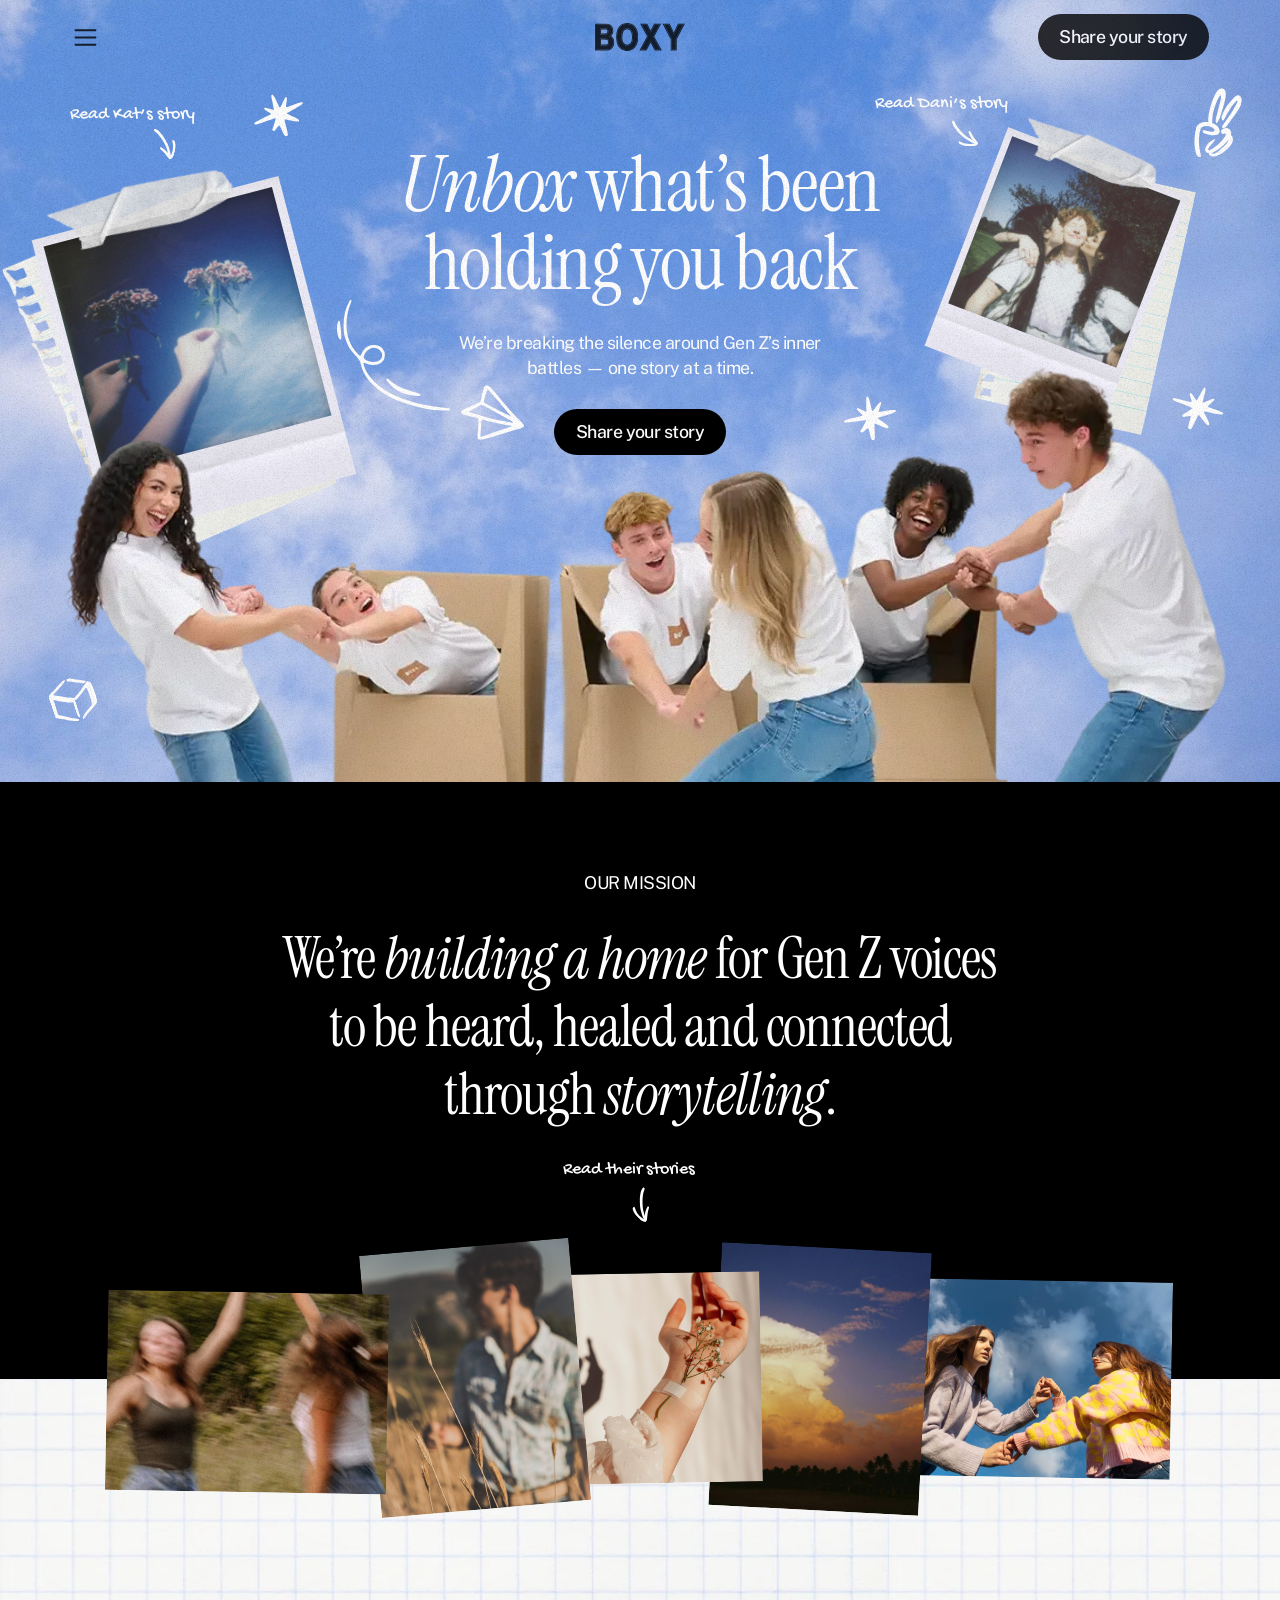
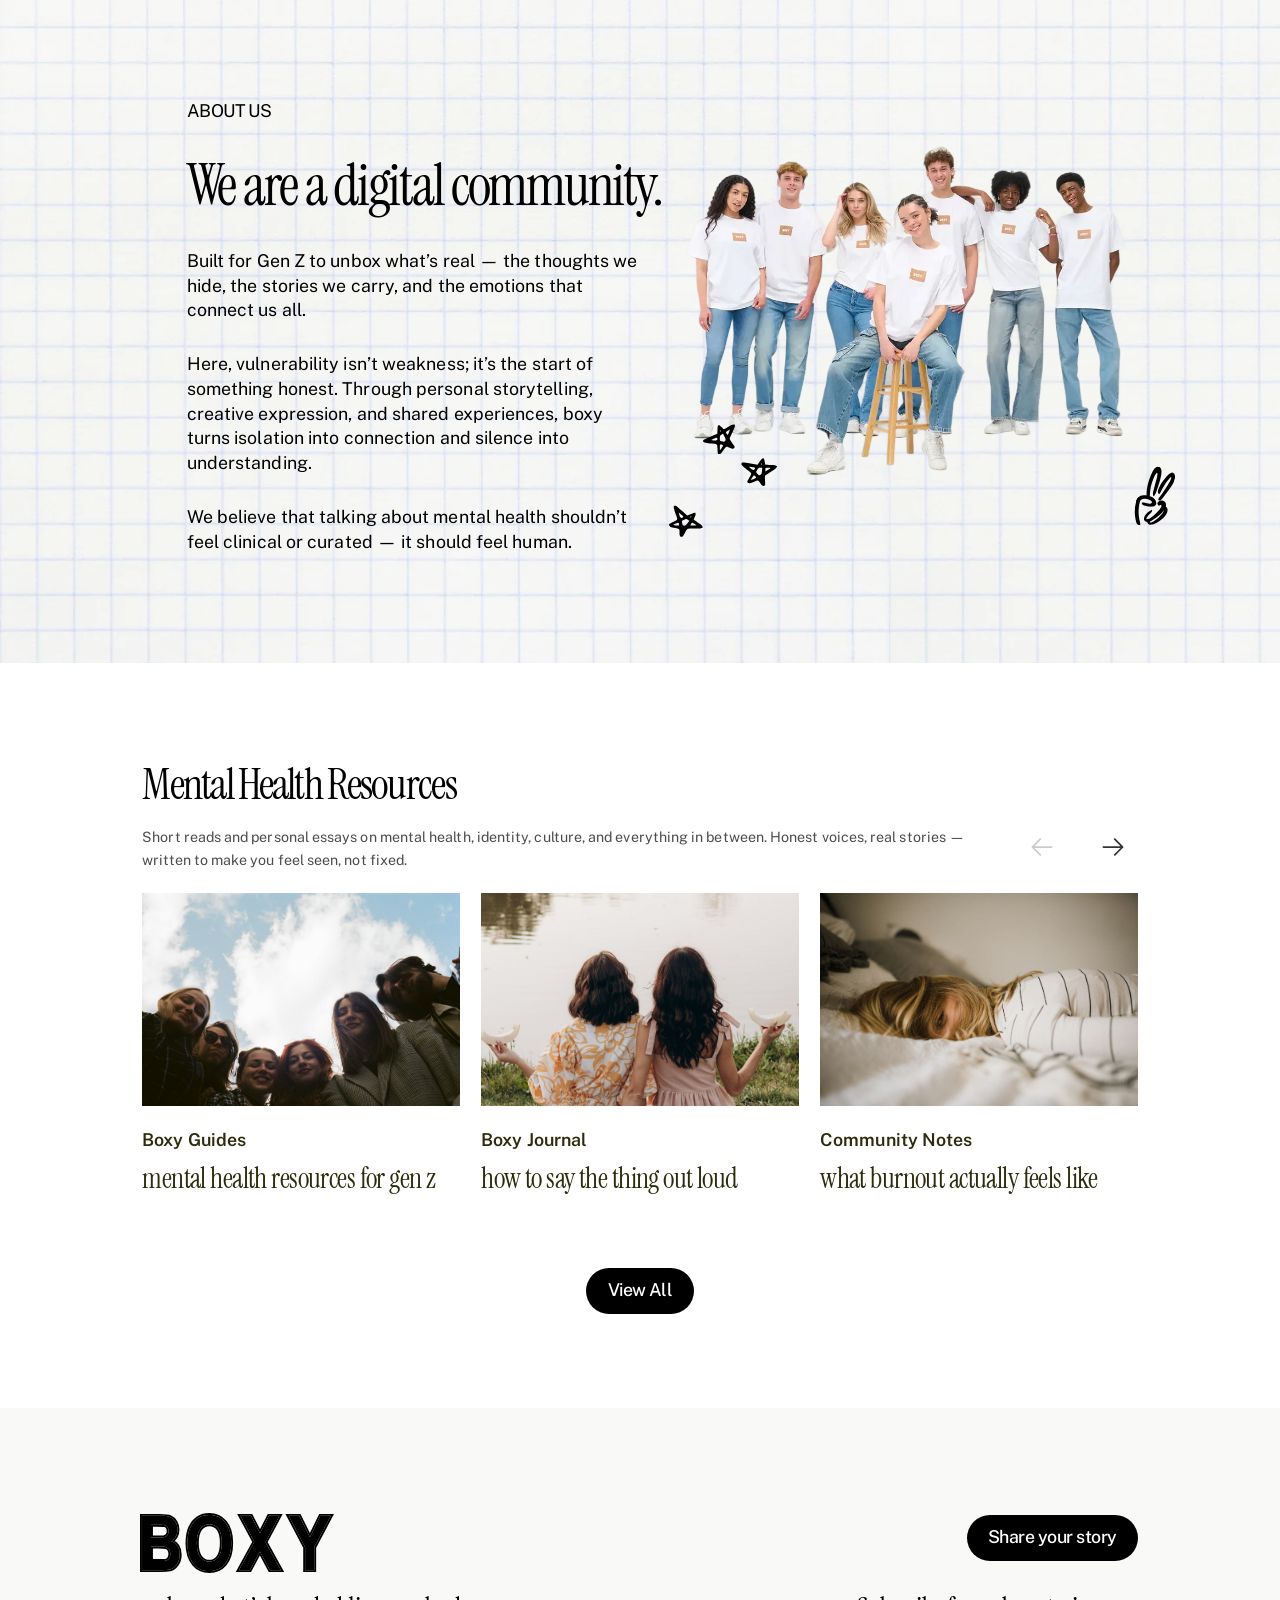
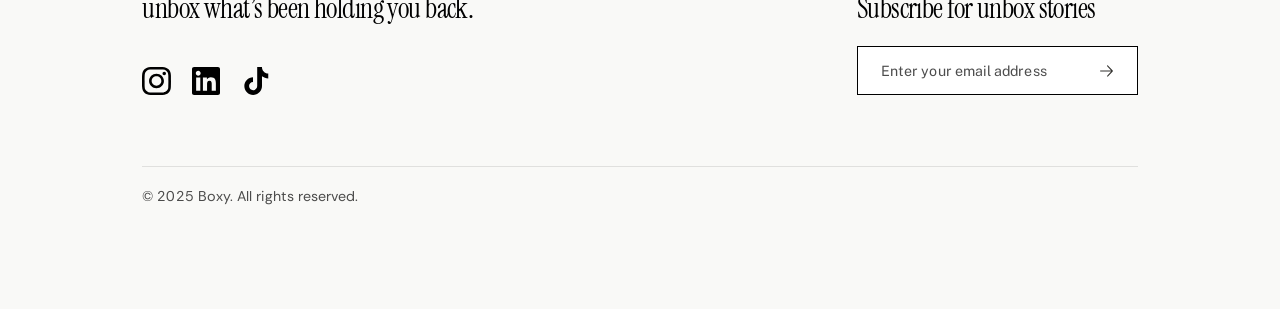
==== commit d71036e6: "Add favicon: the B from the BOXY logo Black on light browser themes, white on dark so it stays visib" ====
--- a/index.html
+++ b/index.html
@@ -5,10 +5,11 @@
 <meta name="viewport" content="width=device-width, initial-scale=1">
 <title>BOXY — Unbox what’s been holding you back</title>
 <meta name="description" content="Boxy is a home for Gen Z voices to be heard, healed and connected through storytelling.">
+<link rel="icon" href="favicon.svg" type="image/svg+xml">
 <link rel="preconnect" href="https://fonts.googleapis.com">
 <link rel="preconnect" href="https://fonts.gstatic.com" crossorigin>
 <link href="https://fonts.googleapis.com/css2?family=Gochi+Hand&family=Instrument+Serif:ital@0;1&family=Public+Sans:wght@400;500;600&family=Rethink+Sans&display=swap" rel="stylesheet">
-<link rel="stylesheet" href="css/style.css?v=2">
+<link rel="stylesheet" href="css/style.css?v=3">
 <script>document.documentElement.classList.add('js')</script>
 </head>
 <body>
@@ -153,7 +154,7 @@
     <div class="footer-bottom"><hr><p>© 2025 Boxy. All rights reserved.</p></div>
   </footer>
 </div>
-<script src="js/articles.js?v=2"></script>
-<script src="js/main.js?v=2"></script>
+<script src="js/articles.js?v=3"></script>
+<script src="js/main.js?v=3"></script>
 </body>
 </html>
--- a/css/style.css
+++ b/css/style.css
@@ -12,7 +12,10 @@
 em { font-style: italic; }
 :focus-visible { outline: 2px solid #e8797a; outline-offset: 3px; }
 
-.page { width: 1440px; margin: 0 auto; zoom: var(--s); overflow: clip; animation: page-in .6s ease-out both; }
+.page { width: calc(var(--w, 1440) * 1px); margin: 0 auto; zoom: var(--s); overflow: clip; animation: page-in .6s ease-out both; }
+/* Sections keep the 1440 design width, centred; on wider screens their background (--bg) bleeds across the gutters (--g). */
+:is(.page > .nav, .hero-home, .mission, .about, .resources, .hero-share, .featured, .footer, .post) { position: relative; width: 1440px; margin-inline: auto; }
+:is(.page > .nav, .hero-home, .mission, .about, .resources, .hero-share, .featured, .footer, .post)::before { content: ""; position: absolute; inset: 0 calc(var(--g, 0) * -1px); z-index: -1; background: var(--bg); pointer-events: none; transition: background .3s; }
 @keyframes page-in { from { opacity: 0; } }
 
 .serif { font-family: 'Instrument Serif', serif; font-weight: 400; }
@@ -40,7 +43,7 @@
 :is(.btn, .pill):not(:disabled):hover .roll i, :is(.btn, .pill):not(:disabled):hover .roll::after { transform: translateY(-100%); }
 
 /* ───── nav ───── */
-.nav { position: relative; z-index: 60; display: flex; align-items: center; justify-content: space-between; height: 84px; padding: 16px 80px; background: var(--paper); transition: background .3s; }
+.nav { position: relative; z-index: 60; display: flex; align-items: center; justify-content: space-between; height: 84px; padding: 16px 80px; --bg: var(--paper); }
 .nav > :first-child, .nav > :last-child { flex: 1; display: flex; }
 .nav > :last-child { justify-content: flex-end; }
 .nav-menu { width: 32px; height: 32px; }
@@ -49,18 +52,18 @@
 .nav-logo { position: relative; flex: none; width: 98.23px; height: 29.609px; }
 .nav-logo img { position: absolute; left: -1px; top: -1px; transition: filter .3s, transform .5s var(--spring); }
 .nav-logo:hover img { transform: rotate(-3deg) scale(1.06); }
-.menu-open .nav { background: transparent; }
+.menu-open .nav { --bg: transparent; }
 .menu-open .nav-menu img { transform: rotate(90deg); filter: invert(1); }
 .menu-open .nav-logo img { filter: invert(1); }
 .menu-open .nav .btn { background: #fff; color: #000; }
 
 .menu {
   position: fixed; inset: 0; z-index: 50; background: #000; color: #fff;
-  display: flex; flex-direction: column; justify-content: center; gap: 4px; padding: 84px 160px 0;
-  clip-path: circle(0 at 96px 42px); visibility: hidden;
+  display: flex; flex-direction: column; justify-content: center; gap: 4px; padding: 84px calc(160px + var(--g, 0) * 1px) 0;
+  clip-path: circle(0 at calc(96px + var(--g, 0) * 1px) 42px); visibility: hidden;
   transition: clip-path .7s cubic-bezier(.76, 0, .24, 1), visibility 0s .7s;
 }
-.menu-open .menu { clip-path: circle(150% at 96px 42px); visibility: visible; transition-delay: 0s; }
+.menu-open .menu { clip-path: circle(150% at calc(96px + var(--g, 0) * 1px) 42px); visibility: visible; transition-delay: 0s; }
 .menu a { font-family: 'Instrument Serif', serif; font-size: 88px; line-height: 1.1; letter-spacing: -1.76px; width: max-content; opacity: 0; transform: translateY(40px); transition: opacity .5s, transform .6s var(--smooth), font-style 0s; }
 .menu-open .menu a { opacity: 1; transform: none; transition-delay: calc(.15s + var(--i) * .06s), calc(.15s + var(--i) * .06s), 0s; }
 .menu a:hover { font-style: italic; }
@@ -98,7 +101,7 @@
 :is(a.pol, .pol.lift):hover .pol-tape { transform: translate(-50%, -50%) rotate(-93deg) scale(1.04); }
 
 /* ───── footer ───── */
-.footer { background: var(--paper); padding: 120px 160px; display: flex; flex-direction: column; gap: 80px; }
+.footer { --bg: var(--paper); padding: 120px 160px; display: flex; flex-direction: column; gap: 80px; }
 .footer-top { display: flex; justify-content: space-between; align-items: flex-start; }
 .footer-brand { display: flex; flex-direction: column; gap: 48px; }
 .footer-id { display: flex; flex-direction: column; gap: 24px; }
@@ -127,7 +130,7 @@
 .burst { position: absolute; z-index: 40; pointer-events: none; }
 
 /* ═════ HOME ═════ */
-.hero-home { position: relative; height: 880px; overflow: hidden; background: #6f9be0 url(../assets/sky2.jpg) center / cover; --mx: 0; --my: 0; }
+.hero-home { position: relative; height: 880px; overflow: visible clip; --bg: #6f9be0 url(../assets/sky2.jpg) center / cover; --mx: 0; --my: 0; }
 .hero-home .nav { background: transparent; opacity: .8; }
 .menu-open .hero-home .nav { opacity: 1; }
 .par { translate: calc(var(--mx) * var(--d, 10) * 1px) calc(var(--my) * var(--d, 10) * 1px); transition: translate .6s cubic-bezier(.2, .7, .2, 1); }
@@ -143,17 +146,17 @@
 .cube { transition: transform .8s var(--spring); }
 .cube:hover, .cube:focus-visible { transform: rotate(200deg) scale(1.25); }
 .cube:active { transform: rotate(380deg) scale(.9); }
-.grain { position: absolute; inset: 0; background: url(../assets/grain.png) 0 0 / 134px 134px; mix-blend-mode: multiply; opacity: .1; pointer-events: none; z-index: 4; }
+.grain { position: absolute; inset: 0 calc(var(--g, 0) * -1px); background: url(../assets/grain.png) 0 0 / 134px 134px; mix-blend-mode: multiply; opacity: .1; pointer-events: none; z-index: 4; }
 .hero-home .pol, .hero-home .note { animation: drop 1s var(--spring) backwards; animation-delay: calc(.3s + var(--i, 0) * .12s); }
 @keyframes drop { from { opacity: 0; translate: 0 -60px; rotate: 12deg; } }
 
-.mission { position: relative; height: 671px; background: #000; color: #fff; padding: 100px 160px 200px; display: flex; flex-direction: column; align-items: center; gap: 32px; text-align: center; }
+.mission { position: relative; height: 671px; --bg: #000; color: #fff; padding: 100px 160px 200px; display: flex; flex-direction: column; align-items: center; gap: 32px; text-align: center; }
 .eyebrow { font-size: 20px; line-height: 1.4; letter-spacing: -.6px; }
 .mission h2 { height: 231px; display: flex; align-items: center; font-family: 'Instrument Serif', serif; font-weight: 400; font-size: 64px; line-height: 1.2; letter-spacing: -1.28px; white-space: nowrap; }
 .mission .tag { position: absolute; left: 707.5px; top: 423px; transform: translateX(-50%); font-size: 20px; white-space: nowrap; }
 .mission .tag-arrow { left: 703.6px; top: 454.6px; width: 41.878px; height: 41.872px; animation: bob 1.2s ease-in-out infinite alternate; }
 
-.about { position: relative; height: 995px; padding: 360px 160px 150px; display: flex; gap: 50px; background: url(../assets/grid.webp) 0 0 / 1000px 1000px; }
+.about { position: relative; height: 995px; padding: 360px 160px 150px; display: flex; gap: 50px; --bg: url(../assets/grid.webp) 0 0 / 1000px 1000px; }
 .about-copy { flex: 1; min-width: 0; display: flex; flex-direction: column; align-items: flex-start; gap: 32px; }
 .about-copy h2 { font-family: 'Instrument Serif', serif; font-weight: 400; font-size: 64px; line-height: 1.2; letter-spacing: -2.56px; white-space: nowrap; }
 .about-copy p:not(.eyebrow) { font-size: 20px; line-height: 1.4; letter-spacing: .1px; }
@@ -173,7 +176,7 @@
 .js .strip a { opacity: 0; translate: 0 90px; rotate: calc(var(--r) * 4); transition: transform .5s var(--spring), box-shadow .4s, opacity .6s calc(var(--i) * 90ms), translate .9s var(--spring) calc(var(--i) * 90ms), rotate .9s var(--spring) calc(var(--i) * 90ms); }
 .js .strip.in a { opacity: 1; translate: 0 0; rotate: 0deg; }
 
-.resources { background: #fff; height: 838px; padding: 40px 160px; display: flex; flex-direction: column; align-items: center; justify-content: center; gap: 80px; }
+.resources { --bg: #fff; height: 838px; padding: 40px 160px; display: flex; flex-direction: column; align-items: center; justify-content: center; gap: 80px; }
 .res-inner { width: 1120px; display: flex; flex-direction: column; gap: 24px; }
 .res-head { display: flex; align-items: flex-end; gap: 24px; }
 .res-head > div:first-child { flex: 1; display: flex; flex-direction: column; gap: 16px; }
@@ -207,8 +210,9 @@
 .card-txt p:last-child:not(.card-title) { font-size: 16px; line-height: 1.6; letter-spacing: .08px; color: rgba(44, 44, 44, .7); }
 
 /* ═════ SHARE YOUR STORY ═════ */
-.hero-share { position: relative; height: 1324px; overflow: clip; background: #dde5ff; }
-.wood { position: absolute; left: calc(50% + 510px); top: calc(50% + 87.34px); width: 2460px; height: 1642.002px; transform: translate(-50%, -50%) scaleX(-1); background: linear-gradient(to bottom, rgba(0, 0, 0, .5) 14.436%, rgba(0, 0, 0, 0) 94.298%), url(../assets/wood.jpg) center / cover; }
+.hero-share { position: relative; height: 1324px; overflow: visible clip; --bg: #dde5ff; }
+/* --k = page width / 1440: the desk photo grows from its bottom edge to cover wide screens; the dark gradient keeps its design size */
+.wood { position: absolute; left: calc(var(--g, 0) * -1px); top: calc(1570.34px - 1642.002px * var(--k, 1)); width: calc(2460px * var(--k, 1)); height: calc(1642.002px * var(--k, 1)); transform: scaleX(-1); background: linear-gradient(to bottom, rgba(0, 0, 0, .5) 14.436%, rgba(0, 0, 0, 0) 94.298%) 0 calc(1642.002px * (var(--k, 1) - 1)) / 100% 1642.002px no-repeat, url(../assets/wood.jpg) center / cover; }
 .hero-head { position: relative; z-index: 3; width: 562px; margin: 0 auto; padding-top: 120px; display: flex; flex-direction: column; align-items: center; gap: 24px; color: #fff; text-align: center; }
 .hero-head h1 { font-family: 'Instrument Serif', serif; font-weight: 400; font-size: 88px; line-height: 1; letter-spacing: -1.76px; white-space: nowrap; }
 .hero-head p { font-size: 20px; line-height: 1.4; letter-spacing: .1px; }
@@ -227,7 +231,7 @@
 
 /* book */
 .book { position: absolute; left: 201px; top: 384px; width: 1038px; height: 746.063px; z-index: 2; perspective: 2400px; transform-origin: 0 0; transition: transform 1.1s cubic-bezier(.7, 0, .2, 1); }
-[data-mode="write"] .book { transform: translate(1359.4px, 0) rotate(5deg) scale(1.1672); }
+[data-mode="write"] .book { transform: translate(calc(1359.4px + var(--g, 0) * 1px), 0) rotate(5deg) scale(1.1672); }
 .book-img { position: absolute; inset: 0; overflow: hidden; box-shadow: 10px 10px 50px rgba(0, 0, 0, .5); }
 .book-img img { position: absolute; left: -22.13%; top: -13.4%; width: 145.04%; height: 134.56%; }
 .book-title { position: absolute; left: 614.5px; top: 54.39px; transform: translateX(-50%); font-family: 'Gochi Hand', cursive; font-weight: 400; font-size: 32px; line-height: 1.4; color: var(--ink); white-space: nowrap; }
@@ -325,7 +329,7 @@
 @keyframes mq { to { transform: translateX(-50%); } }
 
 /* featured stories */
-.featured { background: #fff; padding: 120px 160px; display: flex; flex-direction: column; align-items: center; gap: 48px; }
+.featured { --bg: #fff; padding: 120px 160px; display: flex; flex-direction: column; align-items: center; gap: 48px; }
 .featured-head { display: flex; flex-direction: column; align-items: center; gap: 8px; text-align: center; }
 .featured-head h2 { font-family: 'Instrument Serif', serif; font-weight: 400; font-size: 48px; line-height: normal; letter-spacing: -2.88px; text-transform: lowercase; color: var(--ink); }
 .featured-head p { width: 636px; font-size: 16px; line-height: 1.6; letter-spacing: .08px; color: rgba(44, 44, 44, .7); }
@@ -337,7 +341,7 @@
 .progress { position: fixed; left: 0; top: 0; width: 100%; height: 5px; z-index: 70; transform-origin: 0 50%; transform: scaleX(var(--p, 0)); background: linear-gradient(90deg, #93d5d2, #fccd50, #f0a492, #e8797a); }
 .btn-line { background: transparent; color: #000; box-shadow: inset 0 0 0 1.5px #000; }
 .btn-line:hover { background: #000; color: #fff; }
-.post { background: #fff; padding-bottom: 120px; }
+.post { --bg: #fff; padding-bottom: 120px; }
 .post-head { position: relative; padding: 56px 160px 64px; display: flex; flex-direction: column; align-items: center; gap: 24px; text-align: center; }
 .post-back { align-self: flex-start; font-size: 22px; color: var(--ink); }
 .post-back span { display: inline-block; transition: transform .35s var(--spring); }
@@ -389,7 +393,7 @@
 .post-care { width: 720px; margin: 24px auto 0; padding: 40px 48px; background: #000; color: #fff; display: flex; flex-direction: column; gap: 12px; }
 .post-care .hand { font-size: 28px; color: #fccd50; }
 .post-care p:last-child { font-size: 16px; line-height: 1.6; letter-spacing: .08px; }
-.post-more { background: var(--paper); }
+.post-more { --bg: var(--paper); }
 
 @media (prefers-reduced-motion: reduce) {
   *, *::before, *::after { animation-duration: .01ms !important; animation-iteration-count: 1 !important; transition-duration: .01ms !important; transition-delay: 0s !important; }
